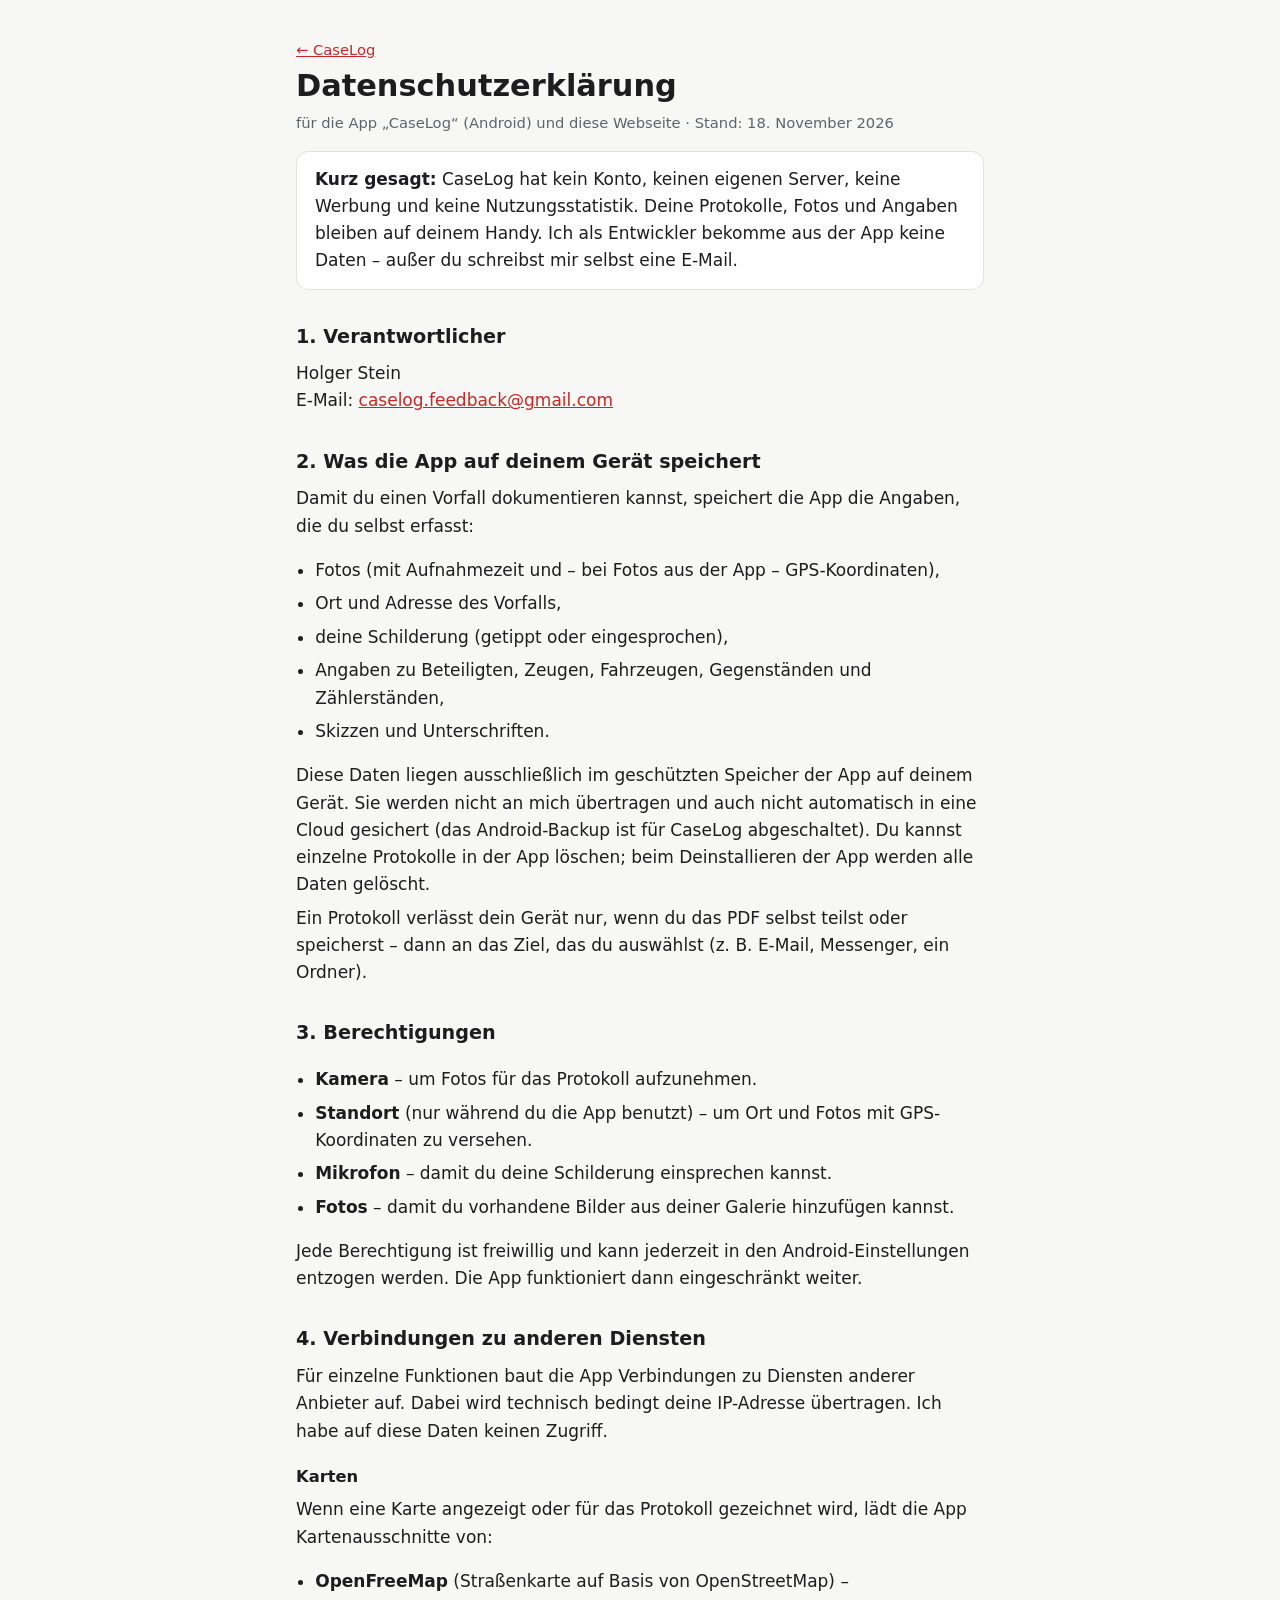
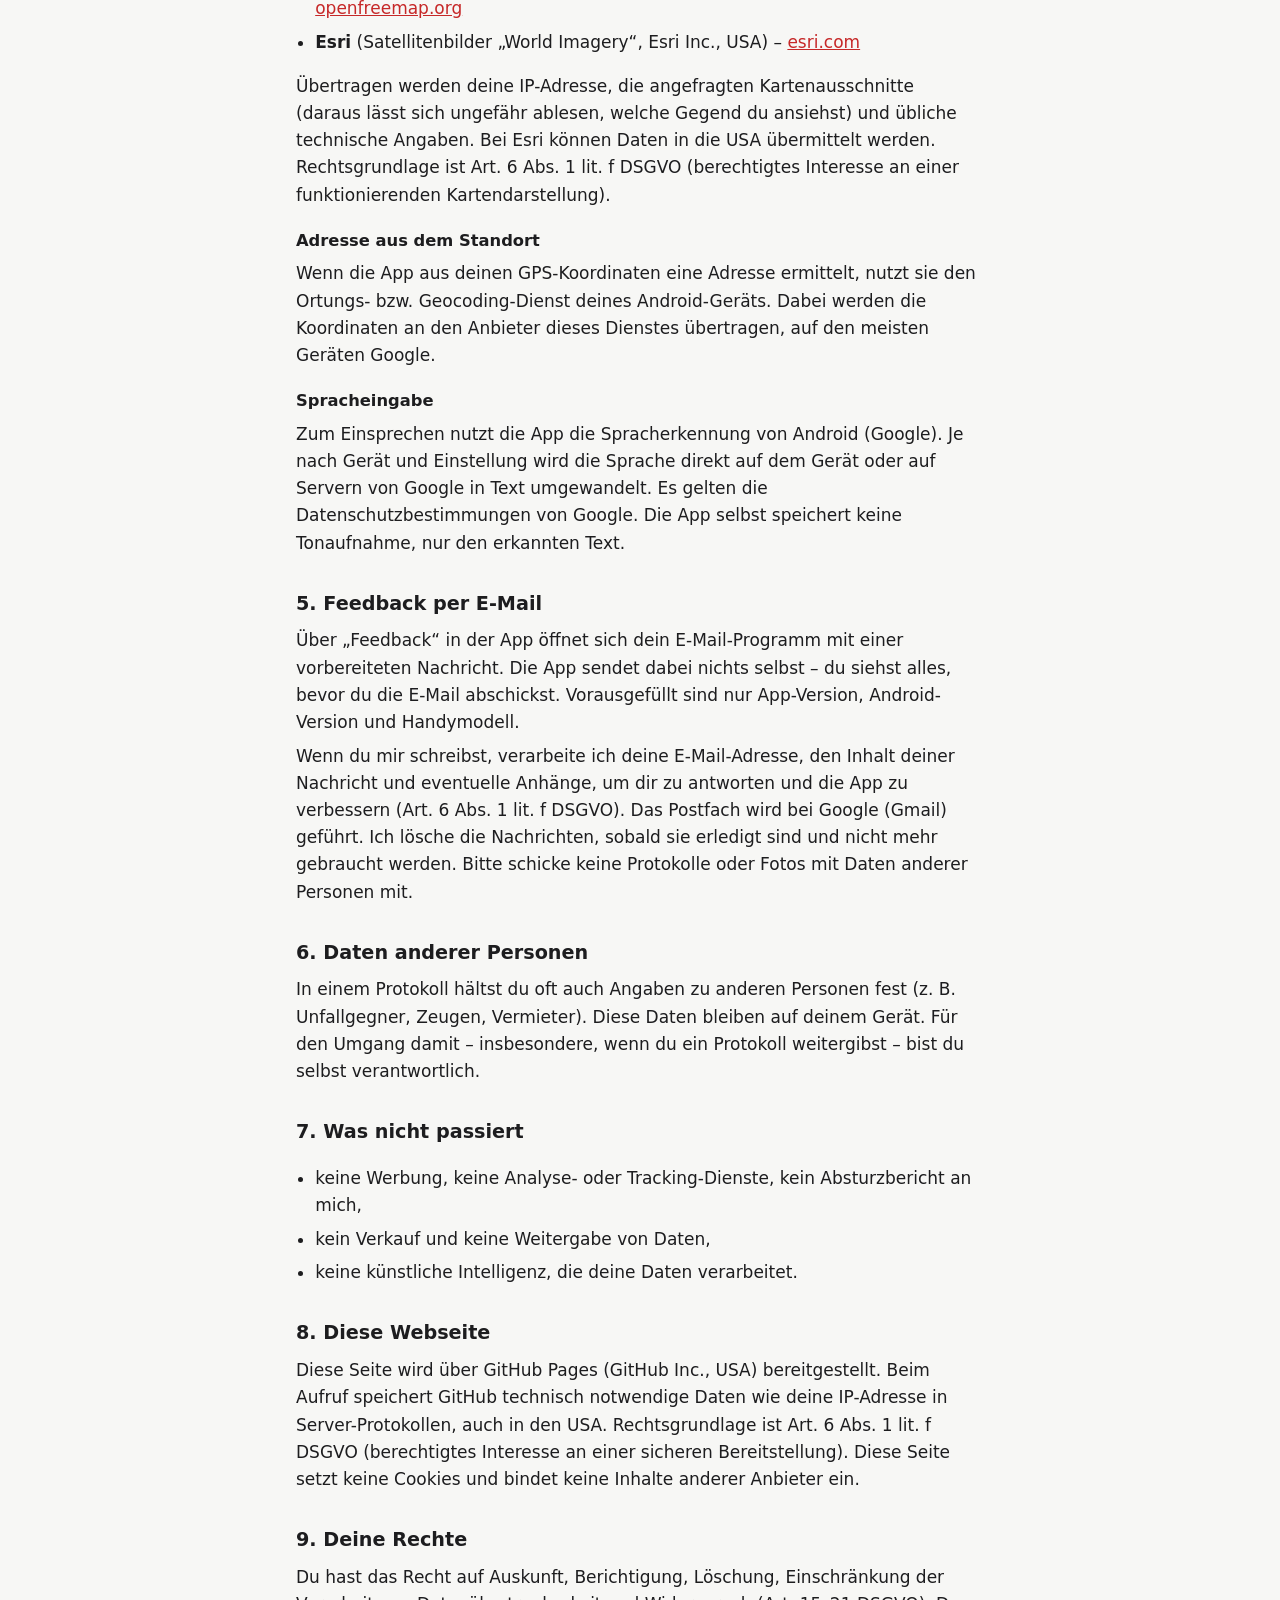
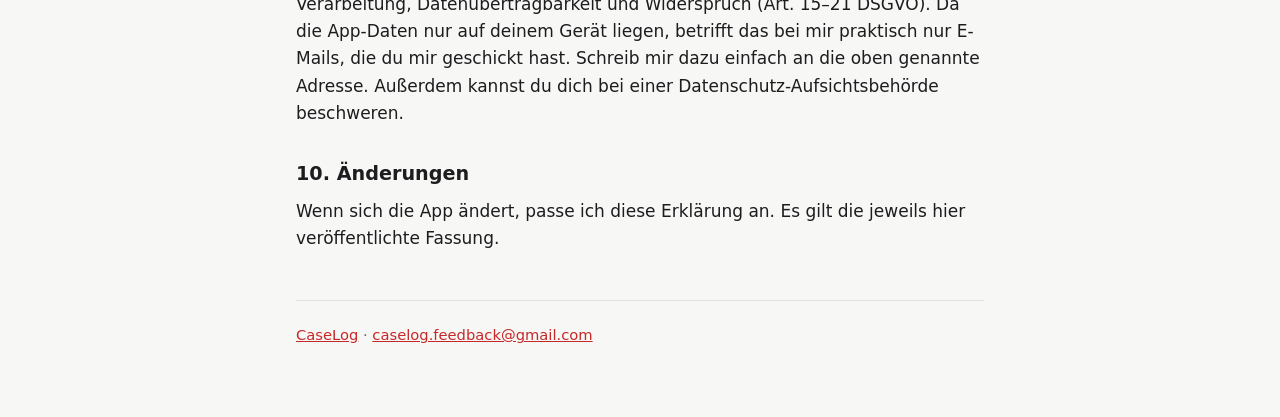
==== datenschutz.html @ 7bce36aa "Startseite und Datenschutzerklärung für CaseLog Co-Authored-By: Claude Opus 5.5 <noreply@anthropic.c" ====
<!doctype html>
<html lang="de">
<head>
<meta charset="utf-8">
<meta name="viewport" content="width=device-width, initial-scale=1">
<title>Datenschutz – CaseLog</title>
<link rel="stylesheet" href="style.css">
</head>
<body>
<main>
  <p class="muted"><a href="index.html">← CaseLog</a></p>
  <h1>Datenschutzerklärung</h1>
  <p class="muted">für die App „CaseLog“ (Android) und diese Webseite · Stand: 18. November 2026</p>

  <div class="box">
    <strong>Kurz gesagt:</strong> CaseLog hat kein Konto, keinen eigenen Server, keine Werbung und keine
    Nutzungsstatistik. Deine Protokolle, Fotos und Angaben bleiben auf deinem Handy. Ich als Entwickler bekomme
    aus der App keine Daten – außer du schreibst mir selbst eine E-Mail.
  </div>

  <h2>1. Verantwortlicher</h2>
  <p>Holger Stein<br>
  E-Mail: <a href="mailto:caselog.feedback@gmail.com">caselog.feedback@gmail.com</a></p>

  <h2>2. Was die App auf deinem Gerät speichert</h2>
  <p>Damit du einen Vorfall dokumentieren kannst, speichert die App die Angaben, die du selbst erfasst:</p>
  <ul>
    <li>Fotos (mit Aufnahmezeit und – bei Fotos aus der App – GPS-Koordinaten),</li>
    <li>Ort und Adresse des Vorfalls,</li>
    <li>deine Schilderung (getippt oder eingesprochen),</li>
    <li>Angaben zu Beteiligten, Zeugen, Fahrzeugen, Gegenständen und Zählerständen,</li>
    <li>Skizzen und Unterschriften.</li>
  </ul>
  <p>Diese Daten liegen ausschließlich im geschützten Speicher der App auf deinem Gerät. Sie werden nicht an mich
  übertragen und auch nicht automatisch in eine Cloud gesichert (das Android-Backup ist für CaseLog abgeschaltet).
  Du kannst einzelne Protokolle in der App löschen; beim Deinstallieren der App werden alle Daten gelöscht.</p>
  <p>Ein Protokoll verlässt dein Gerät nur, wenn du das PDF selbst teilst oder speicherst – dann an das Ziel, das
  du auswählst (z. B. E-Mail, Messenger, ein Ordner).</p>

  <h2>3. Berechtigungen</h2>
  <ul>
    <li><strong>Kamera</strong> – um Fotos für das Protokoll aufzunehmen.</li>
    <li><strong>Standort</strong> (nur während du die App benutzt) – um Ort und Fotos mit GPS-Koordinaten zu versehen.</li>
    <li><strong>Mikrofon</strong> – damit du deine Schilderung einsprechen kannst.</li>
    <li><strong>Fotos</strong> – damit du vorhandene Bilder aus deiner Galerie hinzufügen kannst.</li>
  </ul>
  <p>Jede Berechtigung ist freiwillig und kann jederzeit in den Android-Einstellungen entzogen werden. Die App
  funktioniert dann eingeschränkt weiter.</p>

  <h2>4. Verbindungen zu anderen Diensten</h2>
  <p>Für einzelne Funktionen baut die App Verbindungen zu Diensten anderer Anbieter auf. Dabei wird technisch
  bedingt deine IP-Adresse übertragen. Ich habe auf diese Daten keinen Zugriff.</p>

  <h3>Karten</h3>
  <p>Wenn eine Karte angezeigt oder für das Protokoll gezeichnet wird, lädt die App Kartenausschnitte von:</p>
  <ul>
    <li><strong>OpenFreeMap</strong> (Straßenkarte auf Basis von OpenStreetMap) –
      <a href="https://openfreemap.org">openfreemap.org</a></li>
    <li><strong>Esri</strong> (Satellitenbilder „World Imagery“, Esri Inc., USA) –
      <a href="https://www.esri.com">esri.com</a></li>
  </ul>
  <p>Übertragen werden deine IP-Adresse, die angefragten Kartenausschnitte (daraus lässt sich ungefähr
  ablesen, welche Gegend du ansiehst) und übliche technische Angaben. Bei Esri können Daten in die USA
  übermittelt werden. Rechtsgrundlage ist Art. 6 Abs. 1 lit. f DSGVO (berechtigtes Interesse an einer
  funktionierenden Kartendarstellung).</p>

  <h3>Adresse aus dem Standort</h3>
  <p>Wenn die App aus deinen GPS-Koordinaten eine Adresse ermittelt, nutzt sie den Ortungs- bzw. Geocoding-Dienst
  deines Android-Geräts. Dabei werden die Koordinaten an den Anbieter dieses Dienstes übertragen, auf den meisten
  Geräten Google.</p>

  <h3>Spracheingabe</h3>
  <p>Zum Einsprechen nutzt die App die Spracherkennung von Android (Google). Je nach Gerät und Einstellung wird die
  Sprache direkt auf dem Gerät oder auf Servern von Google in Text umgewandelt. Es gelten die
  Datenschutzbestimmungen von Google. Die App selbst speichert keine Tonaufnahme, nur den erkannten Text.</p>

  <h2>5. Feedback per E-Mail</h2>
  <p>Über „Feedback“ in der App öffnet sich dein E-Mail-Programm mit einer vorbereiteten Nachricht. Die App sendet
  dabei nichts selbst – du siehst alles, bevor du die E-Mail abschickst. Vorausgefüllt sind nur App-Version,
  Android-Version und Handymodell.</p>
  <p>Wenn du mir schreibst, verarbeite ich deine E-Mail-Adresse, den Inhalt deiner Nachricht und eventuelle
  Anhänge, um dir zu antworten und die App zu verbessern (Art. 6 Abs. 1 lit. f DSGVO). Das Postfach wird bei Google
  (Gmail) geführt. Ich lösche die Nachrichten, sobald sie erledigt sind und nicht mehr gebraucht werden. Bitte
  schicke keine Protokolle oder Fotos mit Daten anderer Personen mit.</p>

  <h2>6. Daten anderer Personen</h2>
  <p>In einem Protokoll hältst du oft auch Angaben zu anderen Personen fest (z. B. Unfallgegner, Zeugen,
  Vermieter). Diese Daten bleiben auf deinem Gerät. Für den Umgang damit – insbesondere, wenn du ein Protokoll
  weitergibst – bist du selbst verantwortlich.</p>

  <h2>7. Was nicht passiert</h2>
  <ul>
    <li>keine Werbung, keine Analyse- oder Tracking-Dienste, kein Absturzbericht an mich,</li>
    <li>kein Verkauf und keine Weitergabe von Daten,</li>
    <li>keine künstliche Intelligenz, die deine Daten verarbeitet.</li>
  </ul>

  <h2>8. Diese Webseite</h2>
  <p>Diese Seite wird über GitHub Pages (GitHub Inc., USA) bereitgestellt. Beim Aufruf speichert GitHub technisch
  notwendige Daten wie deine IP-Adresse in Server-Protokollen, auch in den USA. Rechtsgrundlage ist Art. 6 Abs. 1
  lit. f DSGVO (berechtigtes Interesse an einer sicheren Bereitstellung). Diese Seite setzt keine Cookies und
  bindet keine Inhalte anderer Anbieter ein.</p>

  <h2>9. Deine Rechte</h2>
  <p>Du hast das Recht auf Auskunft, Berichtigung, Löschung, Einschränkung der Verarbeitung,
  Datenübertragbarkeit und Widerspruch (Art. 15–21 DSGVO). Da die App-Daten nur auf deinem Gerät liegen,
  betrifft das bei mir praktisch nur E-Mails, die du mir geschickt hast. Schreib mir dazu einfach an die oben
  genannte Adresse. Außerdem kannst du dich bei einer Datenschutz-Aufsichtsbehörde beschweren.</p>

  <h2>10. Änderungen</h2>
  <p>Wenn sich die App ändert, passe ich diese Erklärung an. Es gilt die jeweils hier veröffentlichte Fassung.</p>

  <footer>
    <p class="muted"><a href="index.html">CaseLog</a> · <a href="mailto:caselog.feedback@gmail.com">caselog.feedback@gmail.com</a></p>
  </footer>
</main>
</body>
</html>
---- style.css ----
:root {
  --bg: #f7f7f5; --surface: #ffffff; --text: #1d1d1f; --muted: #5f6368;
  --accent: #c62828; --border: #e2e2de; --mark: #fff3c4;
}
@media (prefers-color-scheme: dark) {
  :root { --bg: #151515; --surface: #1f1f1f; --text: #ececec; --muted: #a3a3a3;
          --accent: #ef5350; --border: #333; --mark: #5a4a00; }
}
* { box-sizing: border-box; }
body { margin: 0; background: var(--bg); color: var(--text);
  font: 17px/1.6 system-ui, -apple-system, "Segoe UI", Roboto, sans-serif; }
main { max-width: 720px; margin: 0 auto; padding: 32px 16px 64px; }
h1 { font-size: 1.9rem; line-height: 1.2; margin: 0 0 4px; }
h2 { font-size: 1.2rem; margin: 2rem 0 .5rem; }
h3 { font-size: 1.02rem; margin: 1.2rem 0 .3rem; }
p, li { margin: .4rem 0; }
ul { padding-left: 1.2rem; }
a { color: var(--accent); }
.muted { color: var(--muted); font-size: .92rem; }
.box { background: var(--surface); border: 1px solid var(--border); border-radius: 12px;
  padding: 14px 18px; margin: 1rem 0; }
.slogan { font-size: 1.15rem; color: var(--muted); margin-top: 0; }
mark { background: var(--mark); color: inherit; padding: 0 3px; }
footer { margin-top: 3rem; border-top: 1px solid var(--border); padding-top: 1rem; }
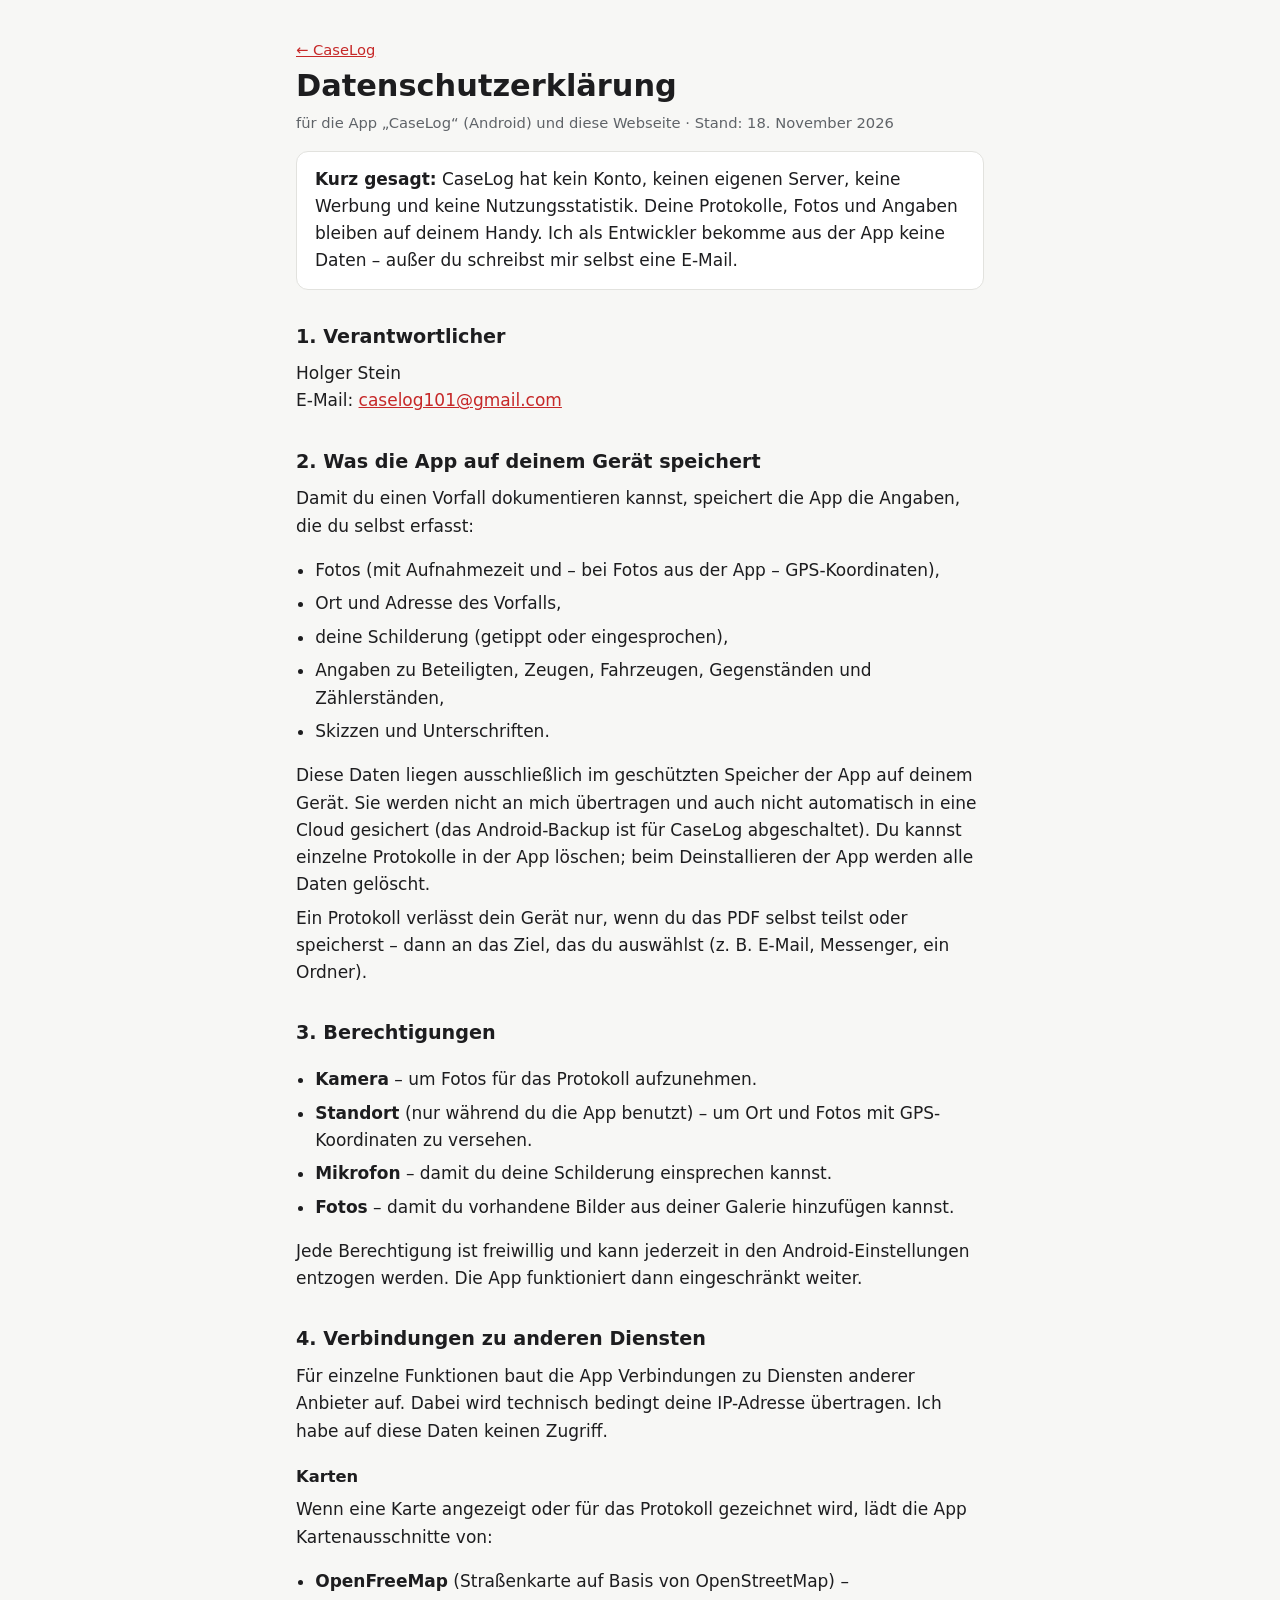
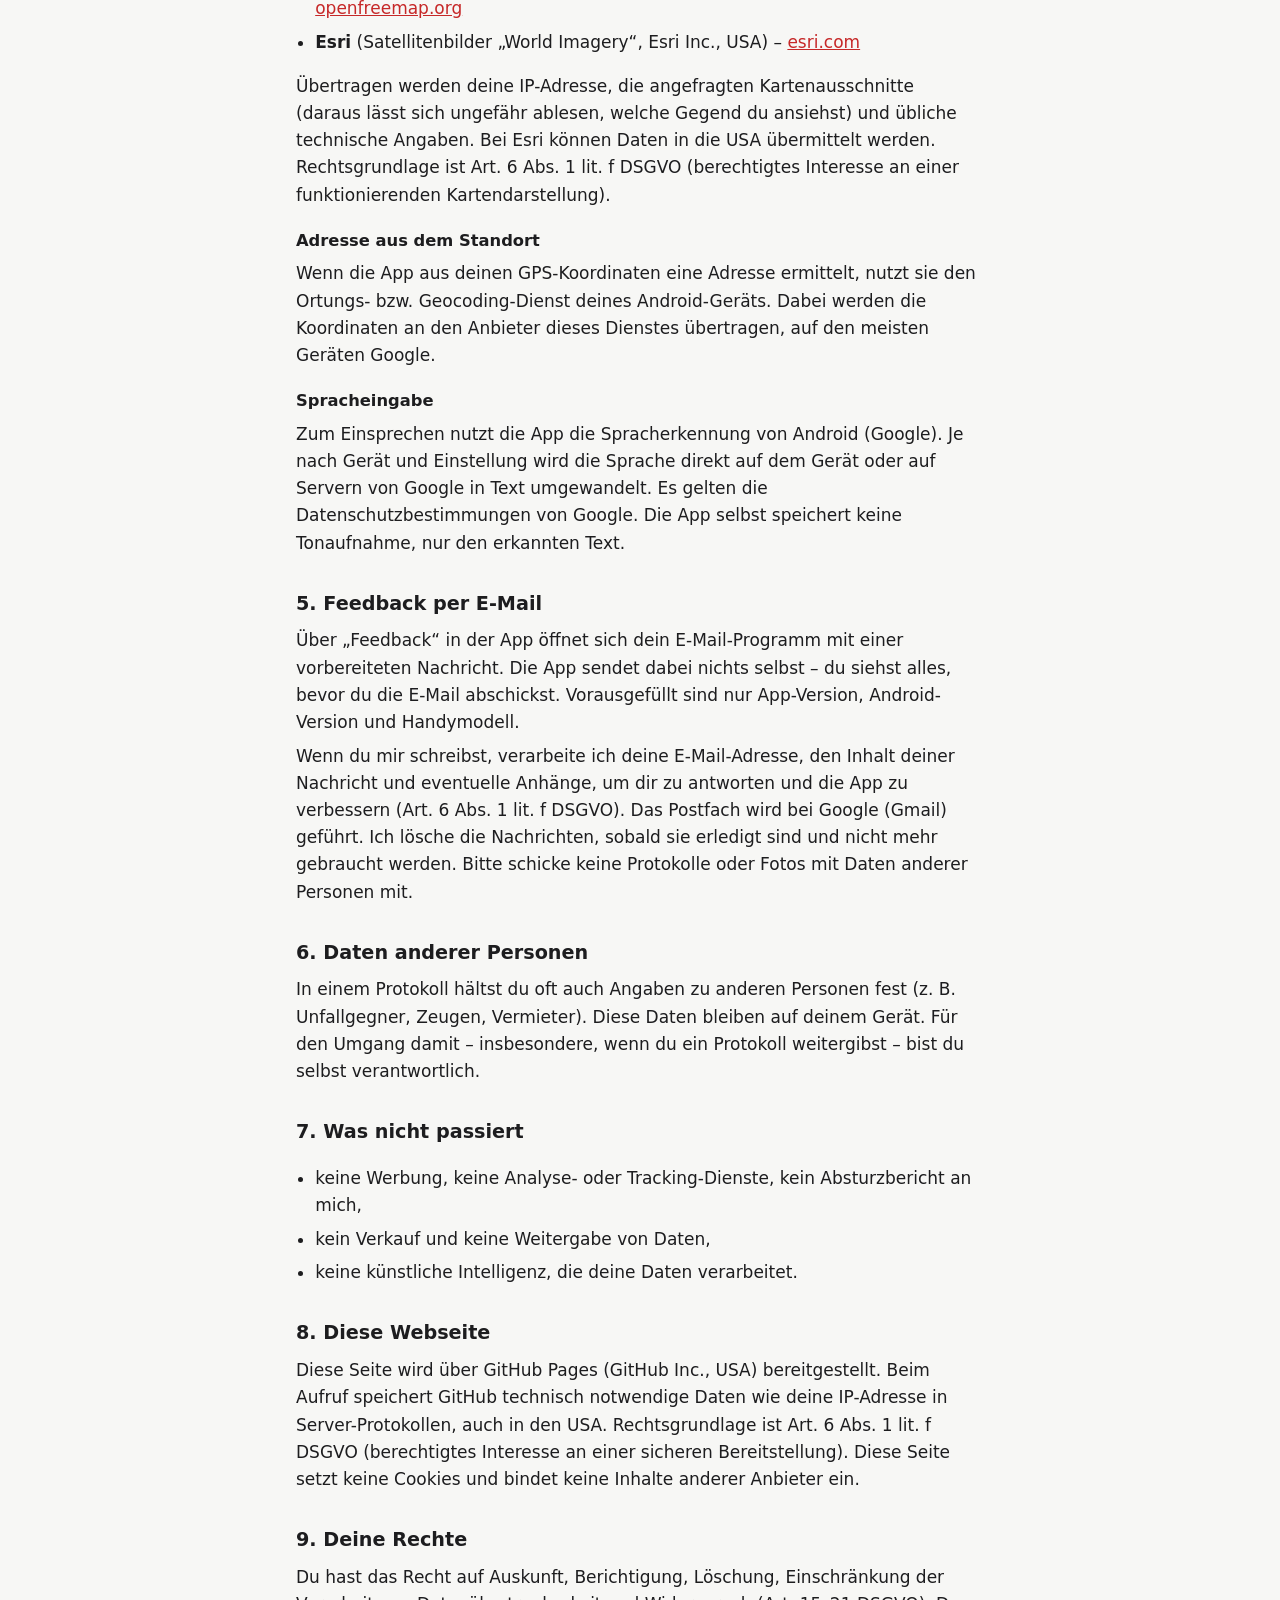
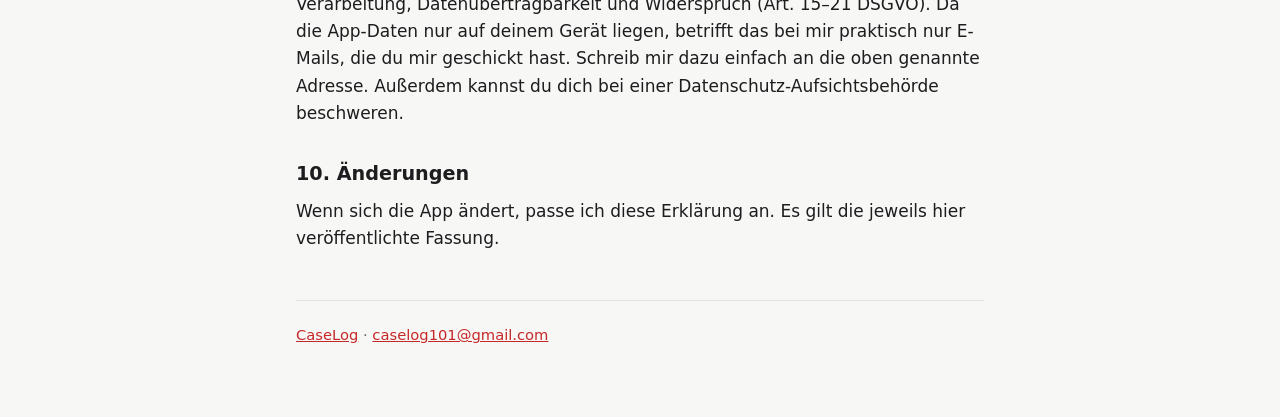
==== commit 9358ba26: "Kontaktadresse auf caselog101@gmail.com ändern Co-Authored-By: Claude Opus 5.5 <noreply@anthropic.co" ====
--- a/datenschutz.html
+++ b/datenschutz.html
@@ -20,7 +20,7 @@
 
   <h2>1. Verantwortlicher</h2>
   <p>Holger Stein<br>
-  E-Mail: <a href="mailto:caselog.feedback@gmail.com">caselog.feedback@gmail.com</a></p>
+  E-Mail: <a href="mailto:caselog101@gmail.com">caselog101@gmail.com</a></p>
 
   <h2>2. Was die App auf deinem Gerät speichert</h2>
   <p>Damit du einen Vorfall dokumentieren kannst, speichert die App die Angaben, die du selbst erfasst:</p>
@@ -111,7 +111,7 @@
   <p>Wenn sich die App ändert, passe ich diese Erklärung an. Es gilt die jeweils hier veröffentlichte Fassung.</p>
 
   <footer>
-    <p class="muted"><a href="index.html">CaseLog</a> · <a href="mailto:caselog.feedback@gmail.com">caselog.feedback@gmail.com</a></p>
+    <p class="muted"><a href="index.html">CaseLog</a> · <a href="mailto:caselog101@gmail.com">caselog101@gmail.com</a></p>
   </footer>
 </main>
 </body>
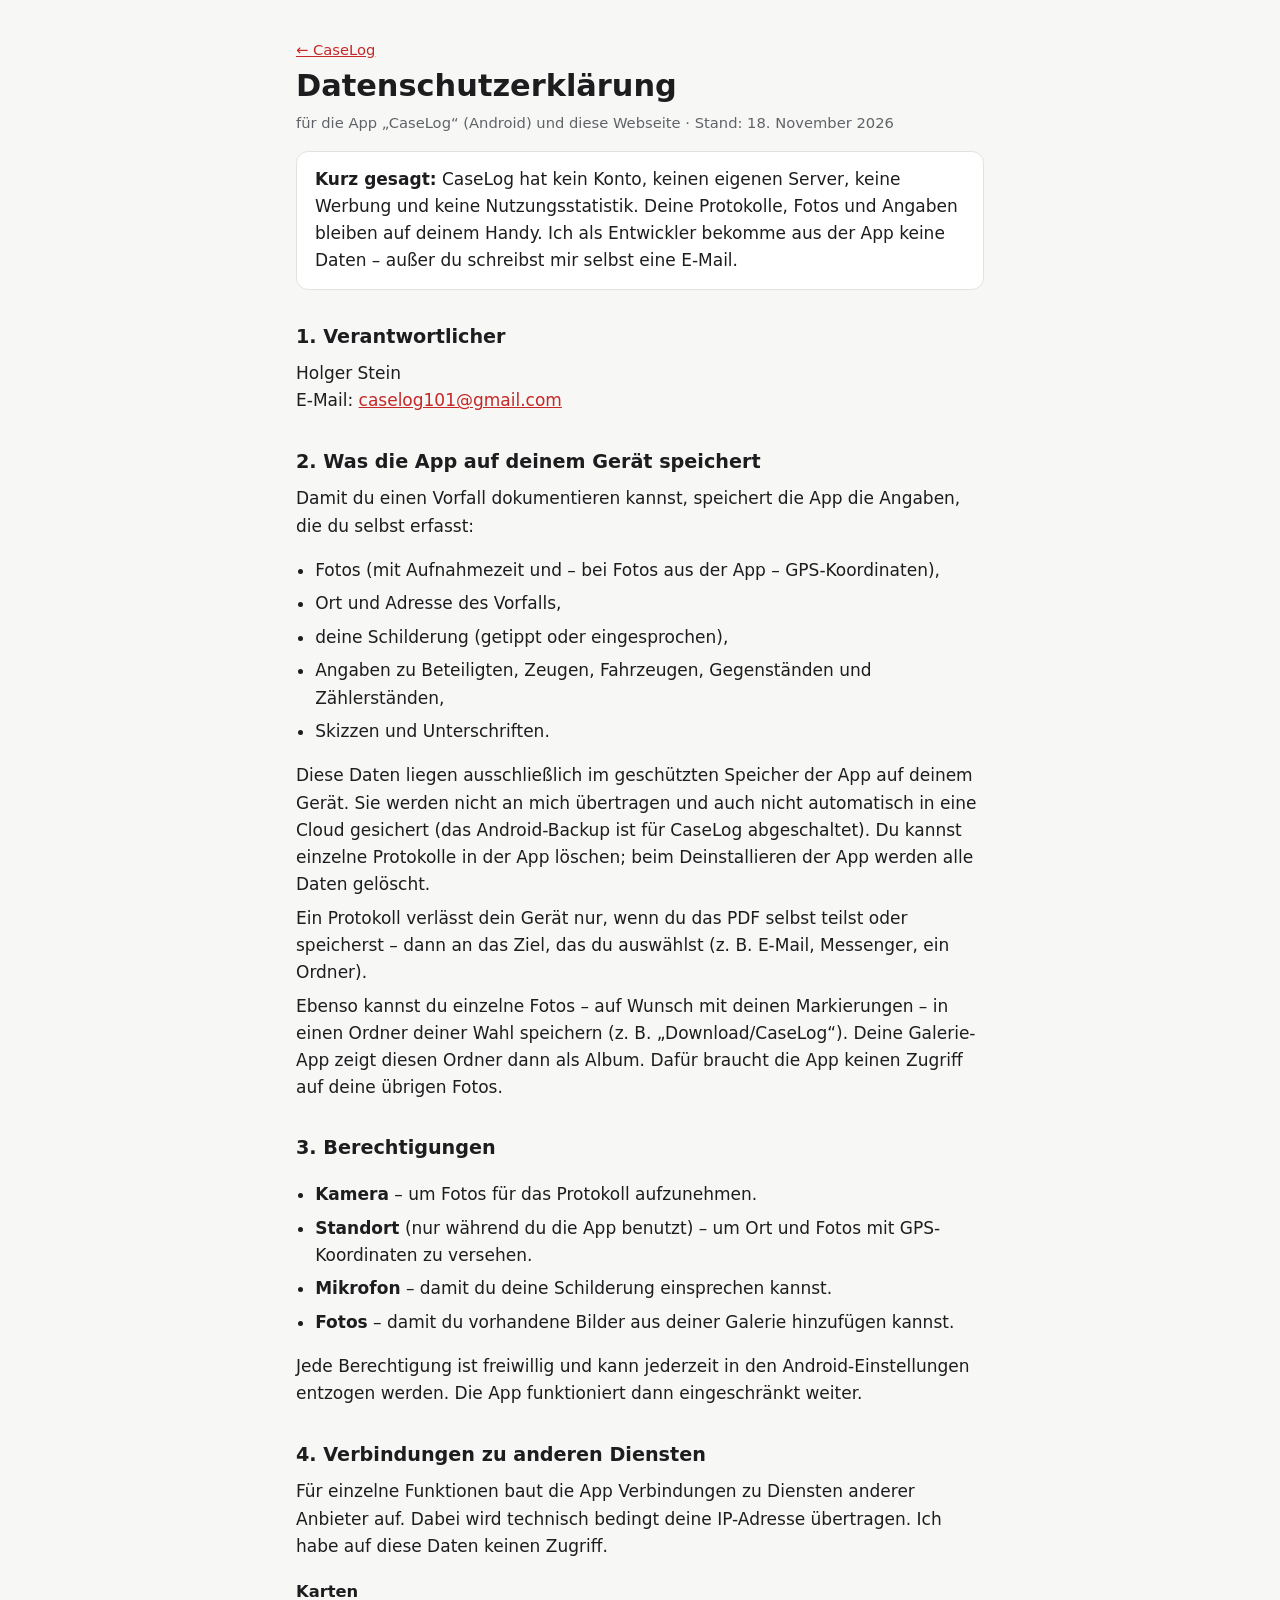
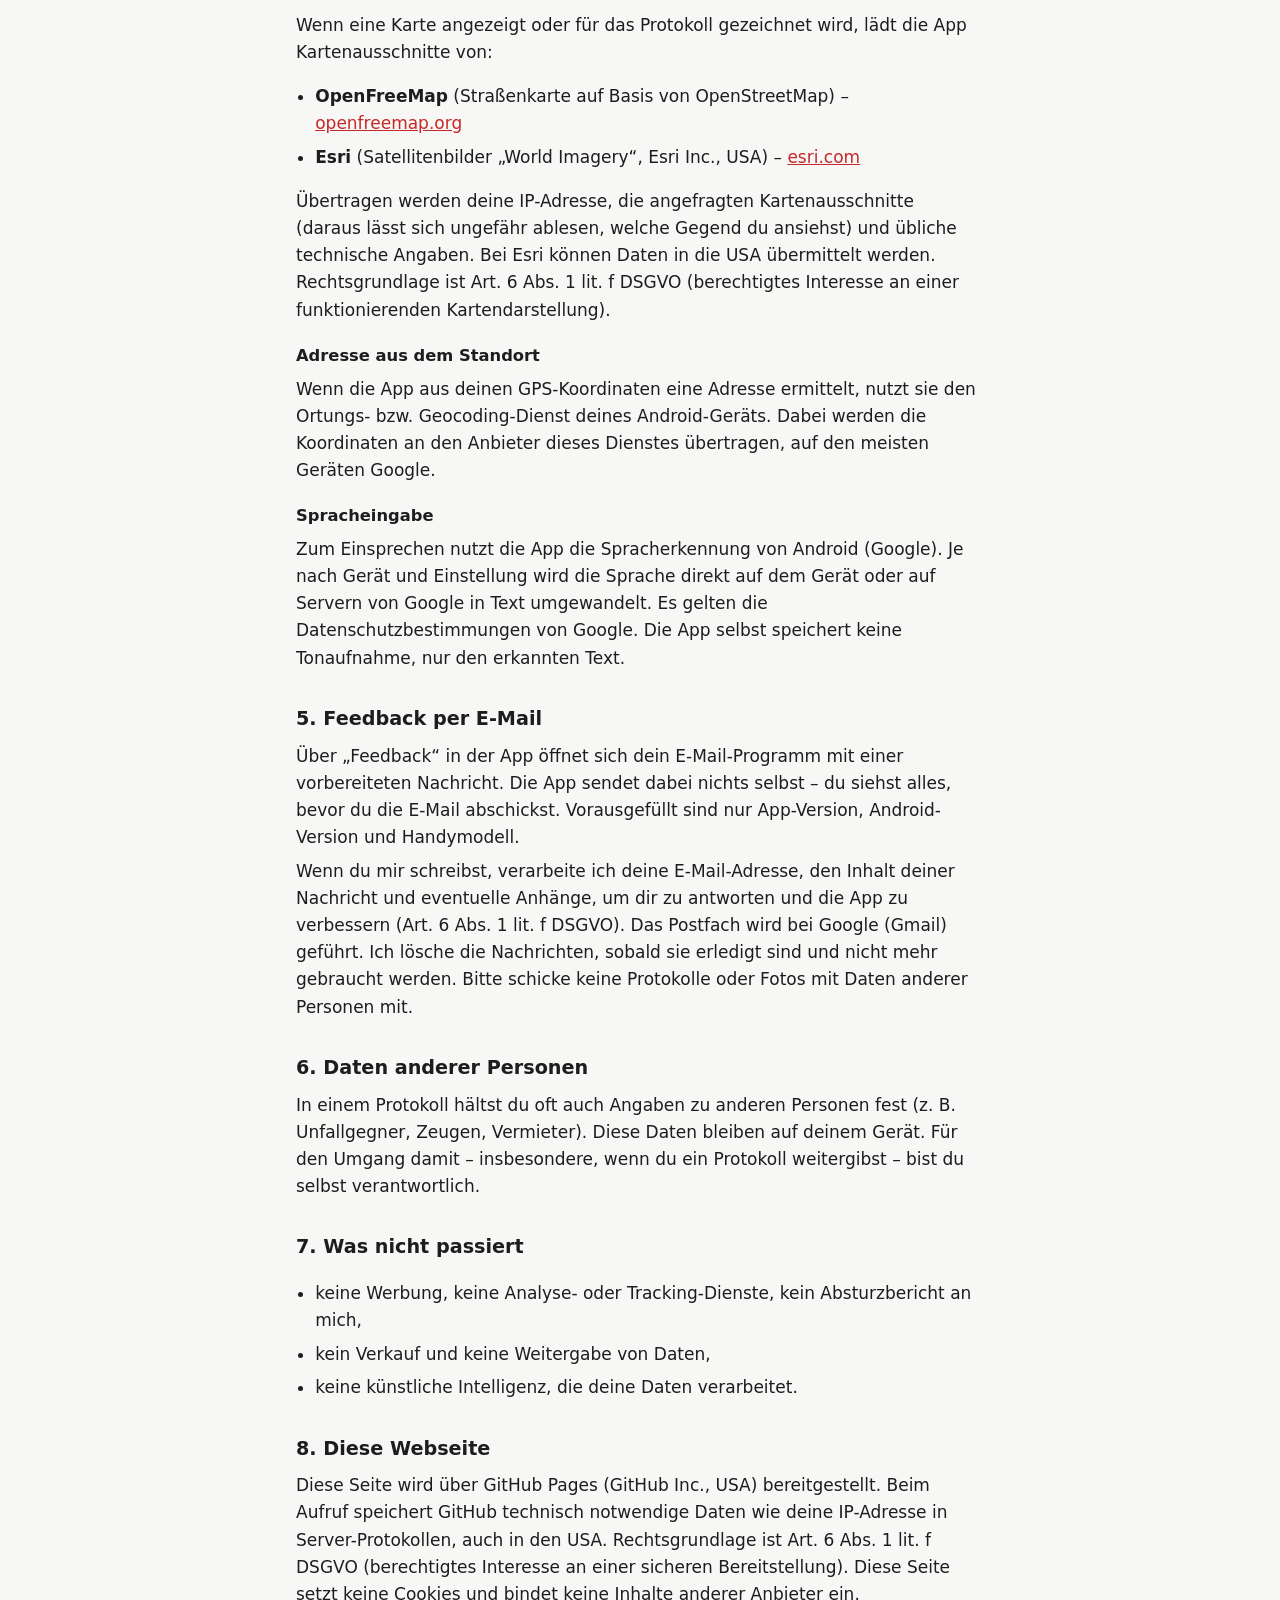
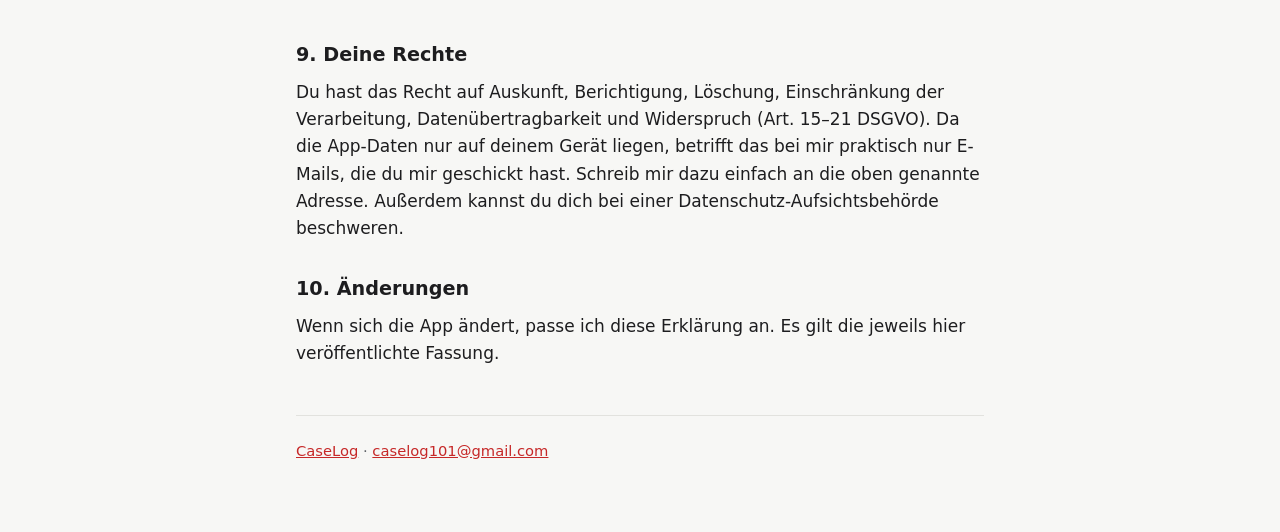
==== commit 74f42b84: "Datenschutz: Fotos in eigenen Ordner speichern Co-Authored-By: Claude Opus 5.5 <noreply@anthropic.co" ====
--- a/datenschutz.html
+++ b/datenschutz.html
@@ -36,6 +36,9 @@
   Du kannst einzelne Protokolle in der App löschen; beim Deinstallieren der App werden alle Daten gelöscht.</p>
   <p>Ein Protokoll verlässt dein Gerät nur, wenn du das PDF selbst teilst oder speicherst – dann an das Ziel, das
   du auswählst (z. B. E-Mail, Messenger, ein Ordner).</p>
+  <p>Ebenso kannst du einzelne Fotos – auf Wunsch mit deinen Markierungen – in einen Ordner deiner Wahl speichern
+  (z. B. „Download/CaseLog“). Deine Galerie-App zeigt diesen Ordner dann als Album. Dafür braucht die App keinen
+  Zugriff auf deine übrigen Fotos.</p>
 
   <h2>3. Berechtigungen</h2>
   <ul>
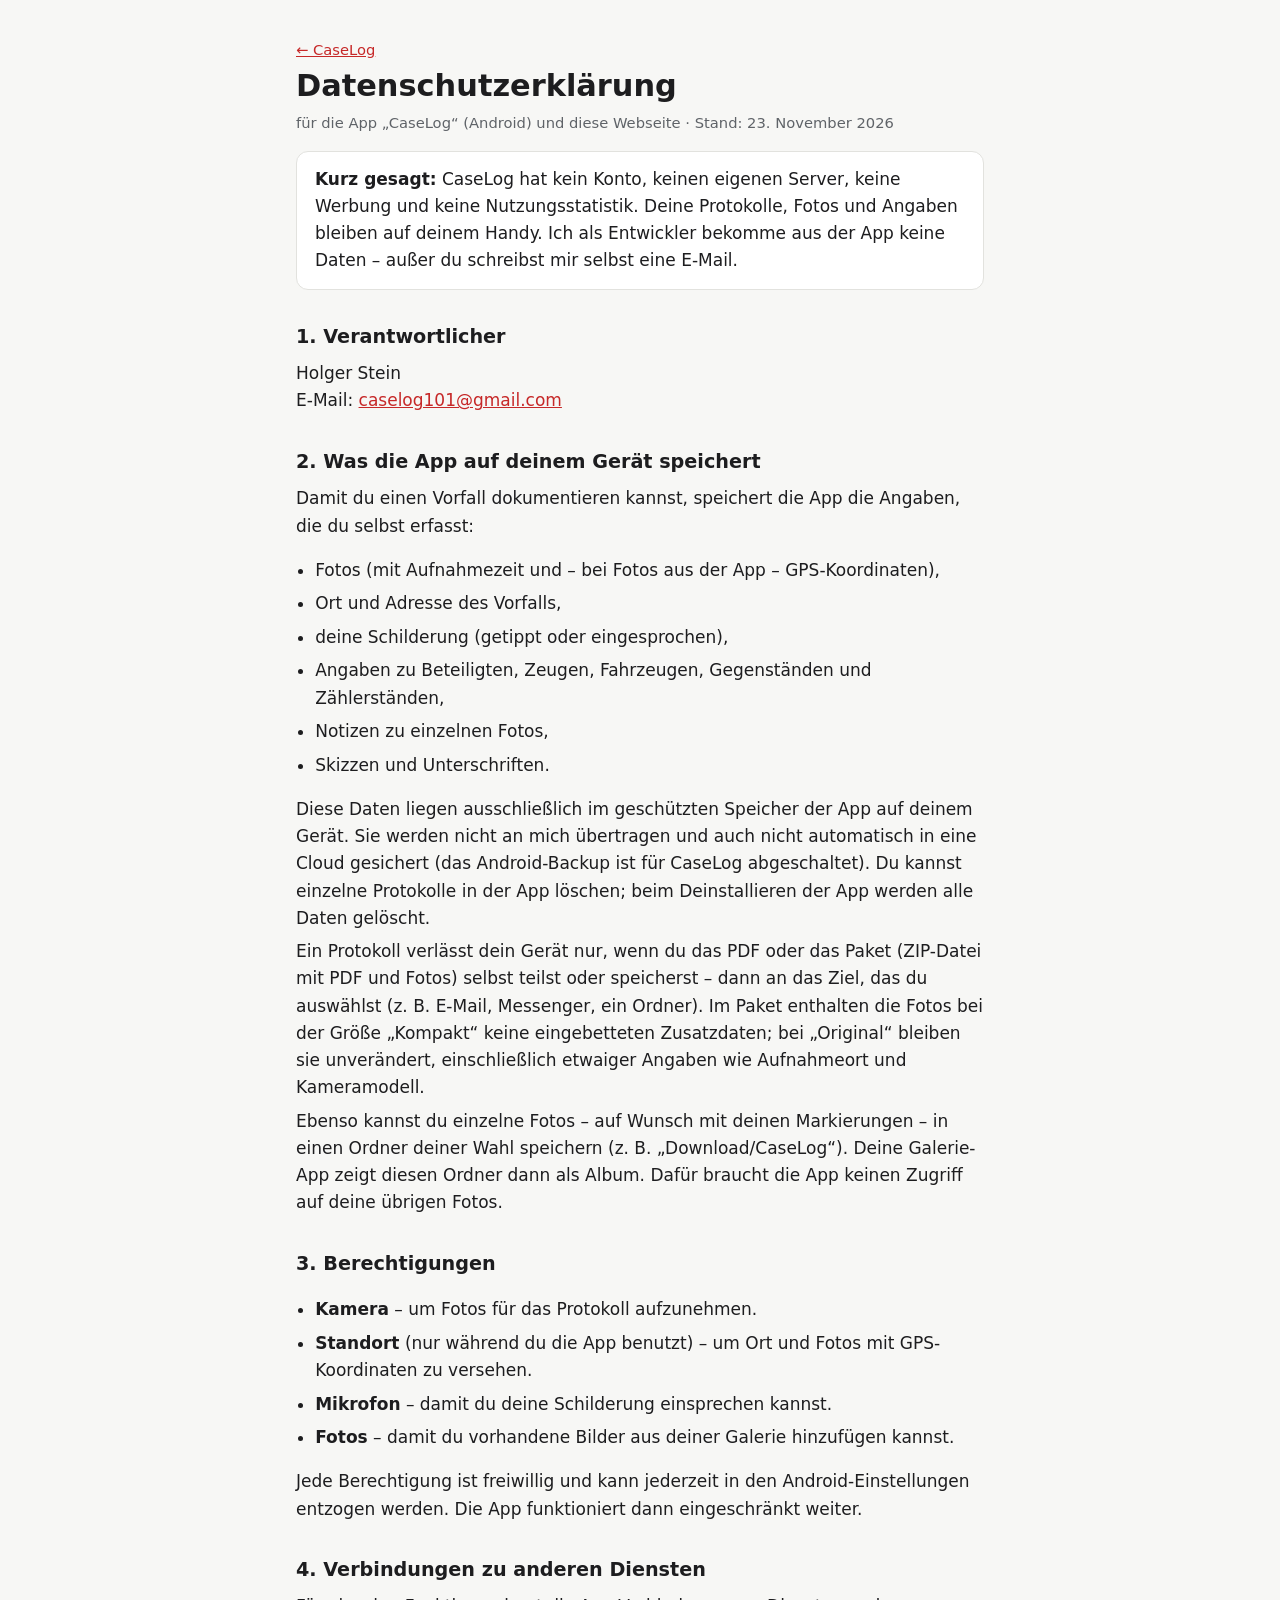
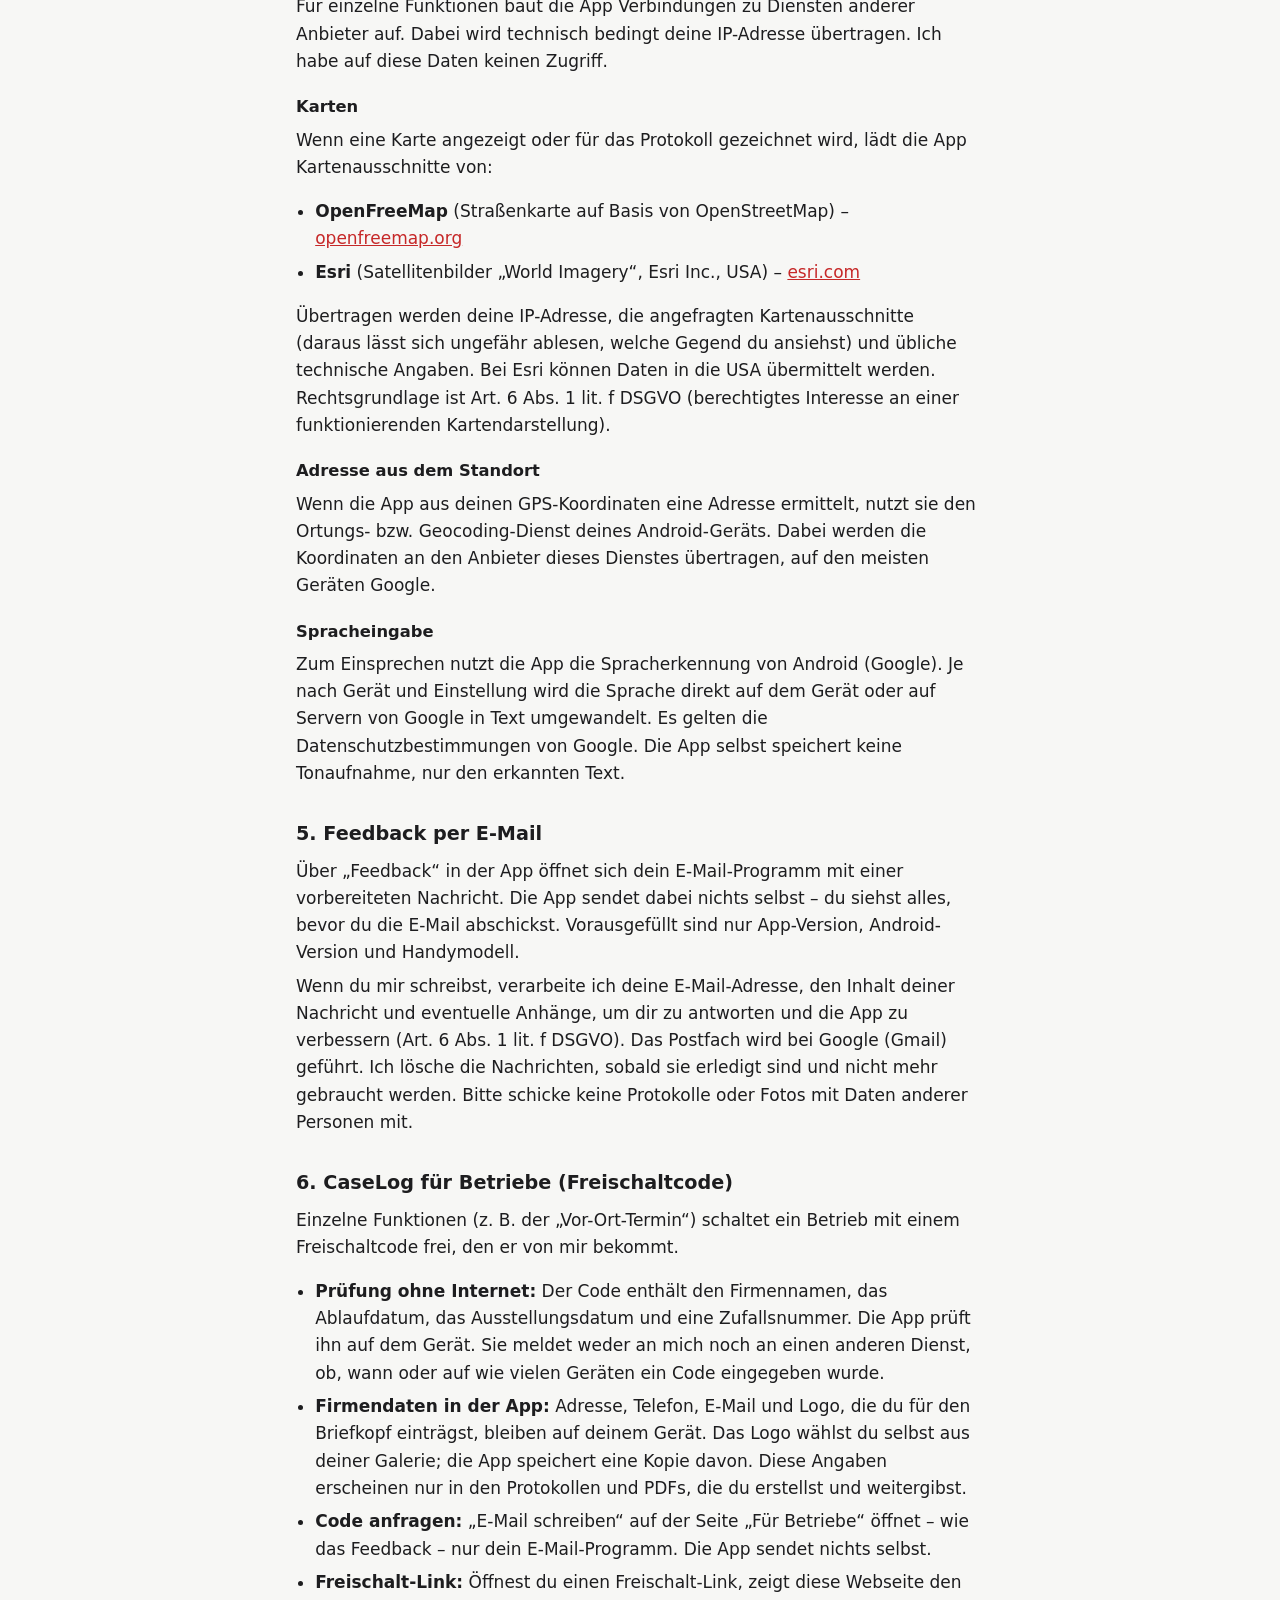
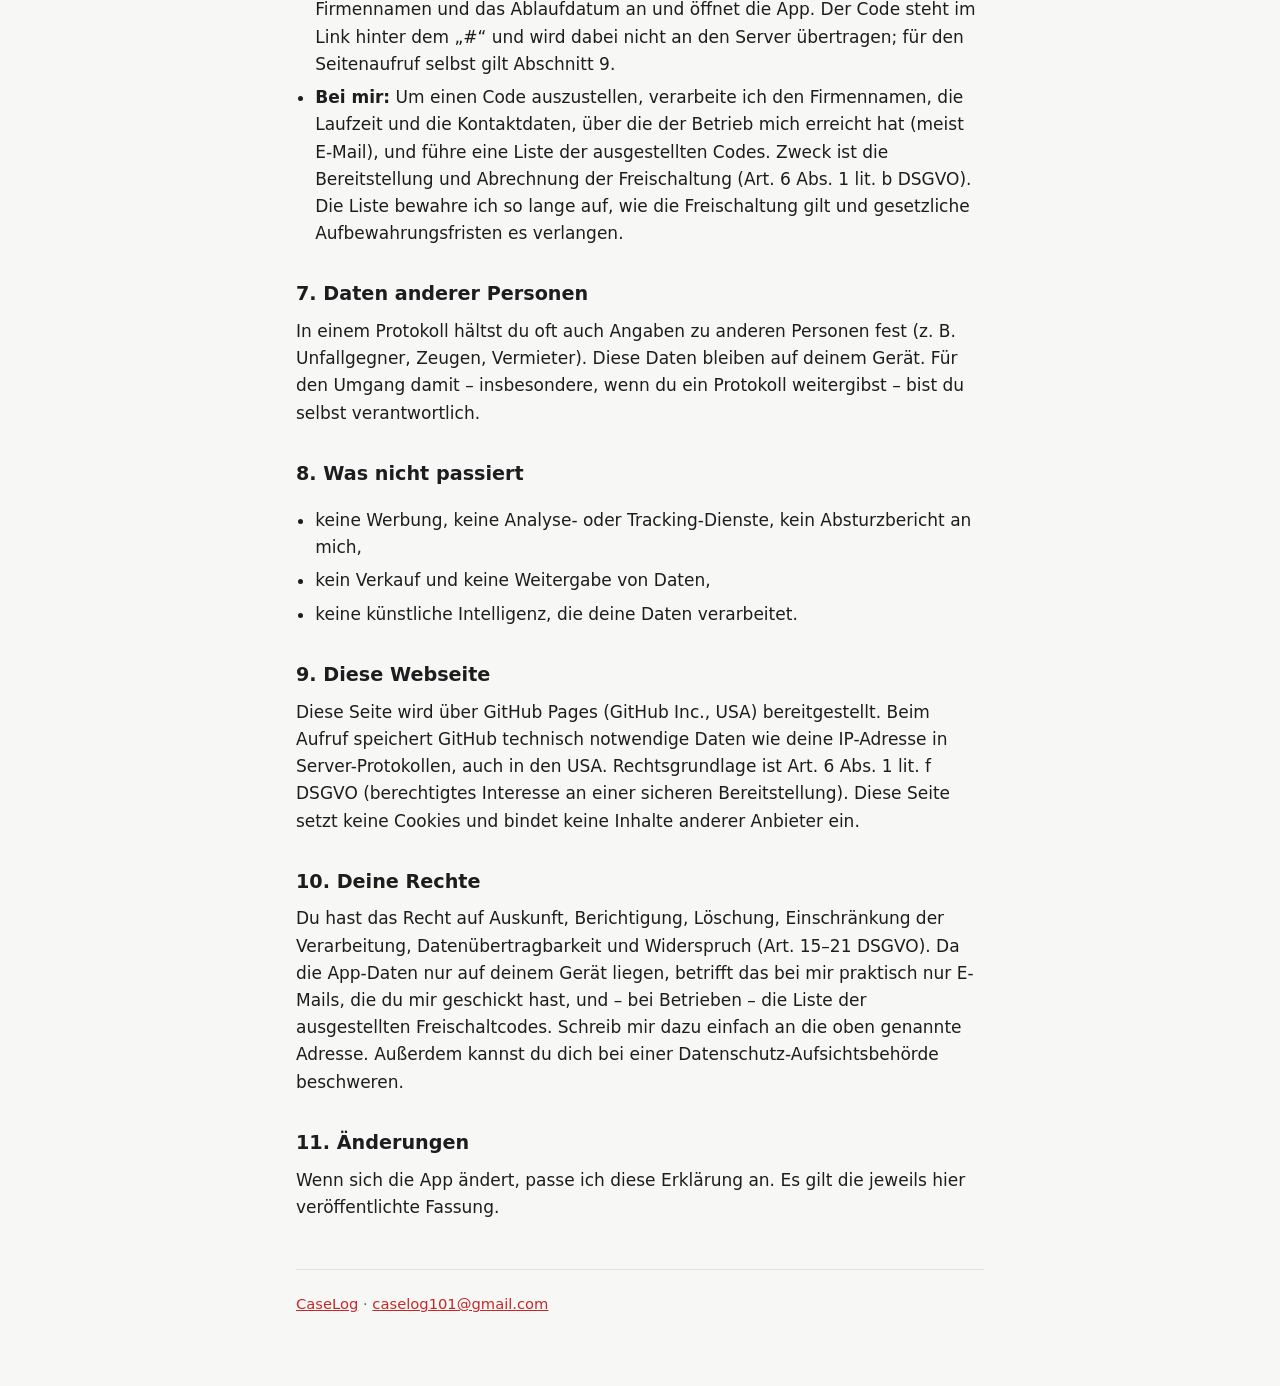
==== commit 2eb0080c: "Datenschutz: CaseLog für Betriebe, ZIP-Paket und Fotonotizen Co-Authored-By: Claude Opus 5.5 <norepl" ====
--- a/datenschutz.html
+++ b/datenschutz.html
@@ -10,7 +10,7 @@
 <main>
   <p class="muted"><a href="index.html">← CaseLog</a></p>
   <h1>Datenschutzerklärung</h1>
-  <p class="muted">für die App „CaseLog“ (Android) und diese Webseite · Stand: 18. November 2026</p>
+  <p class="muted">für die App „CaseLog“ (Android) und diese Webseite · Stand: 23. November 2026</p>
 
   <div class="box">
     <strong>Kurz gesagt:</strong> CaseLog hat kein Konto, keinen eigenen Server, keine Werbung und keine
@@ -29,13 +29,16 @@
     <li>Ort und Adresse des Vorfalls,</li>
     <li>deine Schilderung (getippt oder eingesprochen),</li>
     <li>Angaben zu Beteiligten, Zeugen, Fahrzeugen, Gegenständen und Zählerständen,</li>
+    <li>Notizen zu einzelnen Fotos,</li>
     <li>Skizzen und Unterschriften.</li>
   </ul>
   <p>Diese Daten liegen ausschließlich im geschützten Speicher der App auf deinem Gerät. Sie werden nicht an mich
   übertragen und auch nicht automatisch in eine Cloud gesichert (das Android-Backup ist für CaseLog abgeschaltet).
   Du kannst einzelne Protokolle in der App löschen; beim Deinstallieren der App werden alle Daten gelöscht.</p>
-  <p>Ein Protokoll verlässt dein Gerät nur, wenn du das PDF selbst teilst oder speicherst – dann an das Ziel, das
-  du auswählst (z. B. E-Mail, Messenger, ein Ordner).</p>
+  <p>Ein Protokoll verlässt dein Gerät nur, wenn du das PDF oder das Paket (ZIP-Datei mit PDF und Fotos) selbst
+  teilst oder speicherst – dann an das Ziel, das du auswählst (z. B. E-Mail, Messenger, ein Ordner). Im Paket
+  enthalten die Fotos bei der Größe „Kompakt“ keine eingebetteten Zusatzdaten; bei „Original“ bleiben sie
+  unverändert, einschließlich etwaiger Angaben wie Aufnahmeort und Kameramodell.</p>
   <p>Ebenso kannst du einzelne Fotos – auf Wunsch mit deinen Markierungen – in einen Ordner deiner Wahl speichern
   (z. B. „Download/CaseLog“). Deine Galerie-App zeigt diesen Ordner dann als Album. Dafür braucht die App keinen
   Zugriff auf deine übrigen Fotos.</p>
@@ -86,31 +89,53 @@
   (Gmail) geführt. Ich lösche die Nachrichten, sobald sie erledigt sind und nicht mehr gebraucht werden. Bitte
   schicke keine Protokolle oder Fotos mit Daten anderer Personen mit.</p>
 
-  <h2>6. Daten anderer Personen</h2>
+  <h2>6. CaseLog für Betriebe (Freischaltcode)</h2>
+  <p>Einzelne Funktionen (z. B. der „Vor-Ort-Termin“) schaltet ein Betrieb mit einem Freischaltcode frei, den er
+  von mir bekommt.</p>
+  <ul>
+    <li><strong>Prüfung ohne Internet:</strong> Der Code enthält den Firmennamen, das Ablaufdatum, das
+      Ausstellungsdatum und eine Zufallsnummer. Die App prüft ihn auf dem Gerät. Sie meldet weder an mich noch an
+      einen anderen Dienst, ob, wann oder auf wie vielen Geräten ein Code eingegeben wurde.</li>
+    <li><strong>Firmendaten in der App:</strong> Adresse, Telefon, E-Mail und Logo, die du für den Briefkopf
+      einträgst, bleiben auf deinem Gerät. Das Logo wählst du selbst aus deiner Galerie; die App speichert eine
+      Kopie davon. Diese Angaben erscheinen nur in den Protokollen und PDFs, die du erstellst und weitergibst.</li>
+    <li><strong>Code anfragen:</strong> „E-Mail schreiben“ auf der Seite „Für Betriebe“ öffnet – wie das Feedback – nur dein
+      E-Mail-Programm. Die App sendet nichts selbst.</li>
+    <li><strong>Freischalt-Link:</strong> Öffnest du einen Freischalt-Link, zeigt diese Webseite den Firmennamen
+      und das Ablaufdatum an und öffnet die App. Der Code steht im Link hinter dem „#“ und wird dabei nicht an den
+      Server übertragen; für den Seitenaufruf selbst gilt Abschnitt 9.</li>
+    <li><strong>Bei mir:</strong> Um einen Code auszustellen, verarbeite ich den Firmennamen, die Laufzeit und die
+      Kontaktdaten, über die der Betrieb mich erreicht hat (meist E-Mail), und führe eine Liste der ausgestellten
+      Codes. Zweck ist die Bereitstellung und Abrechnung der Freischaltung (Art. 6 Abs. 1 lit. b DSGVO). Die Liste
+      bewahre ich so lange auf, wie die Freischaltung gilt und gesetzliche Aufbewahrungsfristen es verlangen.</li>
+  </ul>
+
+  <h2>7. Daten anderer Personen</h2>
   <p>In einem Protokoll hältst du oft auch Angaben zu anderen Personen fest (z. B. Unfallgegner, Zeugen,
   Vermieter). Diese Daten bleiben auf deinem Gerät. Für den Umgang damit – insbesondere, wenn du ein Protokoll
   weitergibst – bist du selbst verantwortlich.</p>
 
-  <h2>7. Was nicht passiert</h2>
+  <h2>8. Was nicht passiert</h2>
   <ul>
     <li>keine Werbung, keine Analyse- oder Tracking-Dienste, kein Absturzbericht an mich,</li>
     <li>kein Verkauf und keine Weitergabe von Daten,</li>
     <li>keine künstliche Intelligenz, die deine Daten verarbeitet.</li>
   </ul>
 
-  <h2>8. Diese Webseite</h2>
+  <h2>9. Diese Webseite</h2>
   <p>Diese Seite wird über GitHub Pages (GitHub Inc., USA) bereitgestellt. Beim Aufruf speichert GitHub technisch
   notwendige Daten wie deine IP-Adresse in Server-Protokollen, auch in den USA. Rechtsgrundlage ist Art. 6 Abs. 1
   lit. f DSGVO (berechtigtes Interesse an einer sicheren Bereitstellung). Diese Seite setzt keine Cookies und
   bindet keine Inhalte anderer Anbieter ein.</p>
 
-  <h2>9. Deine Rechte</h2>
+  <h2>10. Deine Rechte</h2>
   <p>Du hast das Recht auf Auskunft, Berichtigung, Löschung, Einschränkung der Verarbeitung,
   Datenübertragbarkeit und Widerspruch (Art. 15–21 DSGVO). Da die App-Daten nur auf deinem Gerät liegen,
-  betrifft das bei mir praktisch nur E-Mails, die du mir geschickt hast. Schreib mir dazu einfach an die oben
+  betrifft das bei mir praktisch nur E-Mails, die du mir geschickt hast, und – bei Betrieben – die Liste der
+  ausgestellten Freischaltcodes. Schreib mir dazu einfach an die oben
   genannte Adresse. Außerdem kannst du dich bei einer Datenschutz-Aufsichtsbehörde beschweren.</p>
 
-  <h2>10. Änderungen</h2>
+  <h2>11. Änderungen</h2>
   <p>Wenn sich die App ändert, passe ich diese Erklärung an. Es gilt die jeweils hier veröffentlichte Fassung.</p>
 
   <footer>
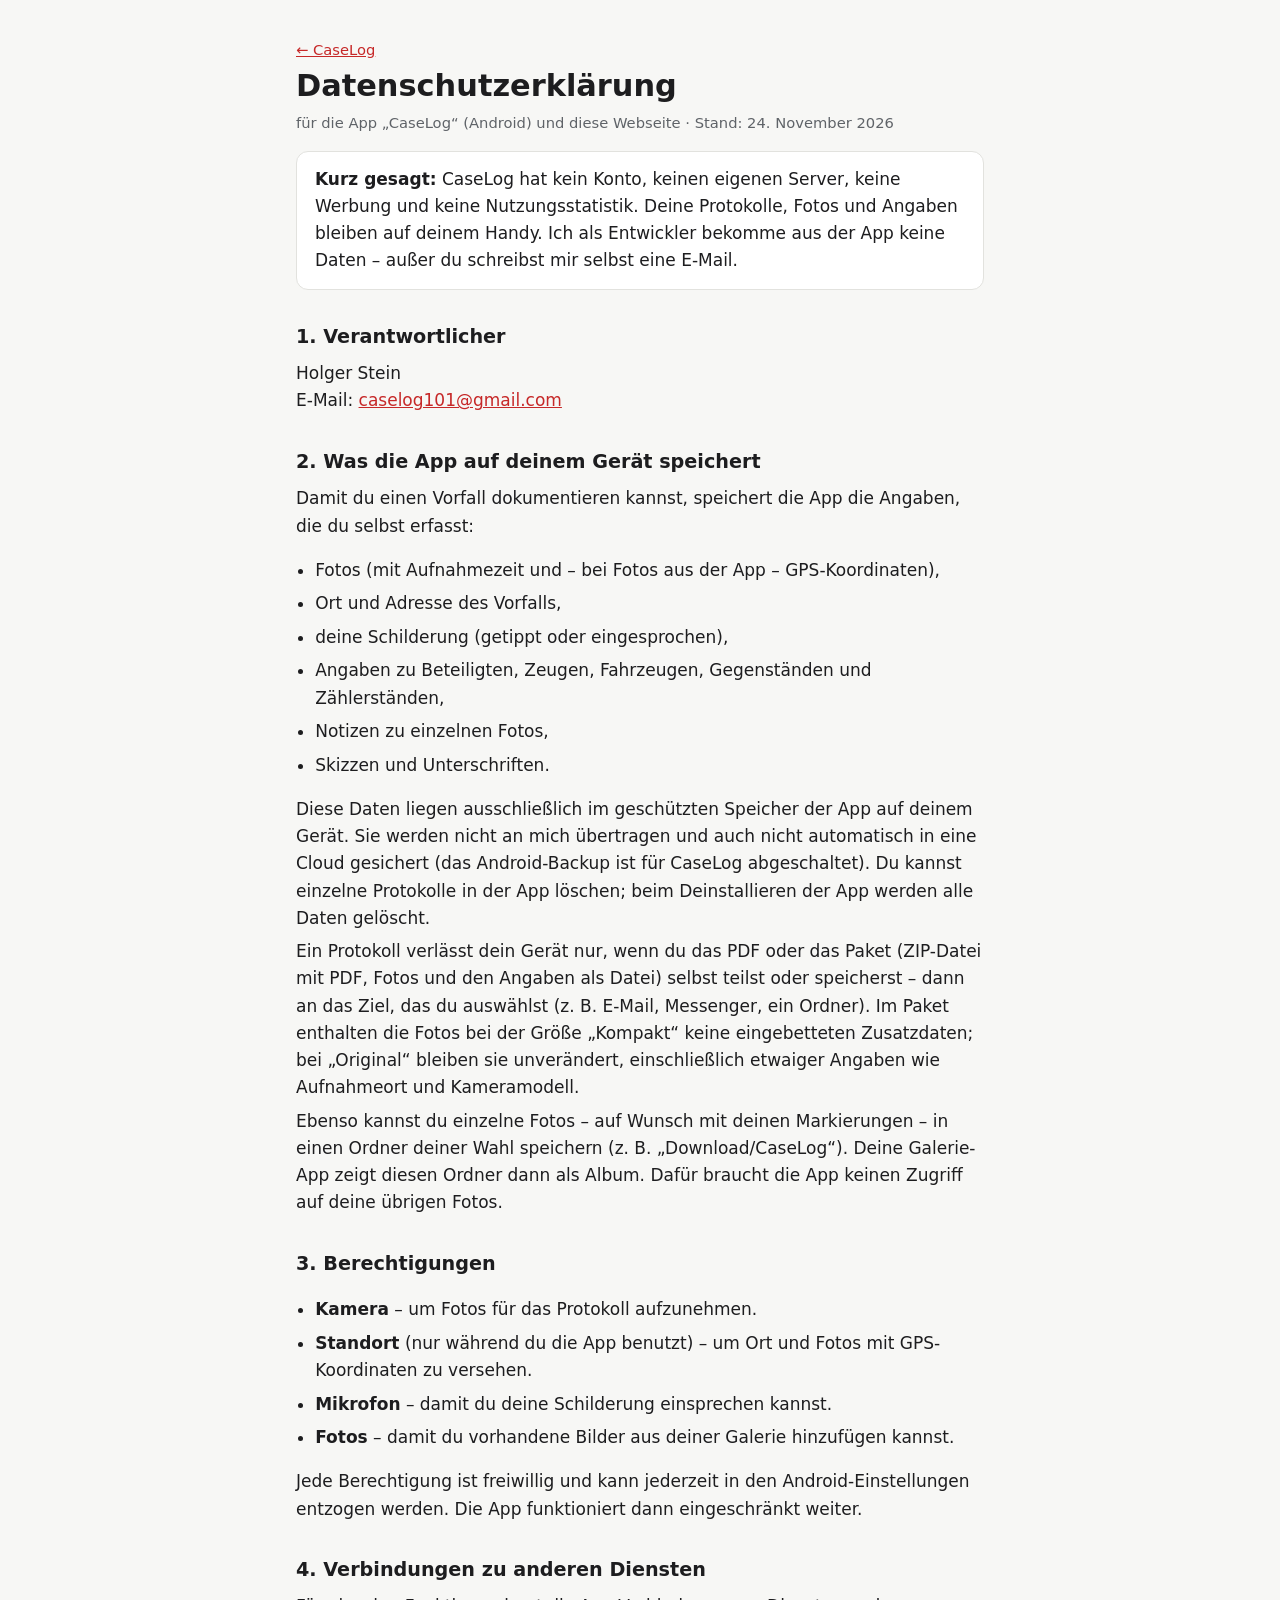
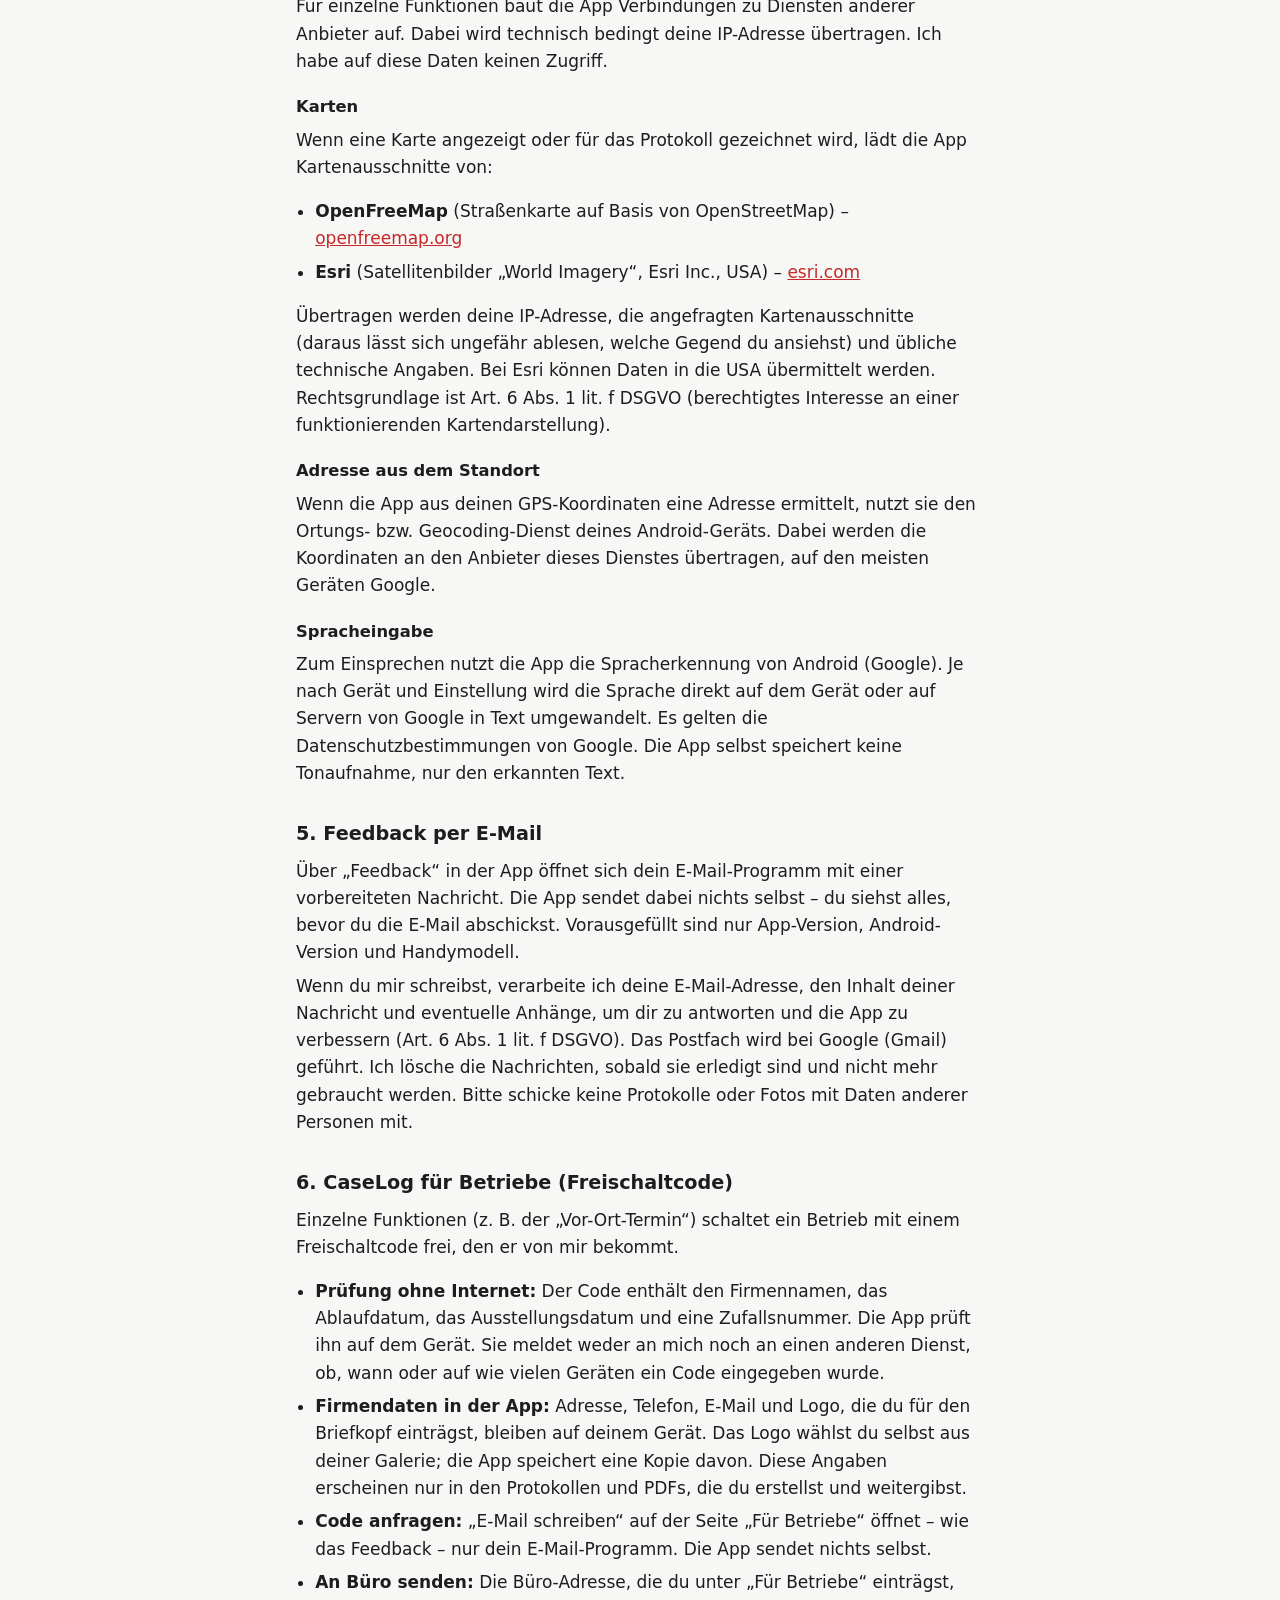
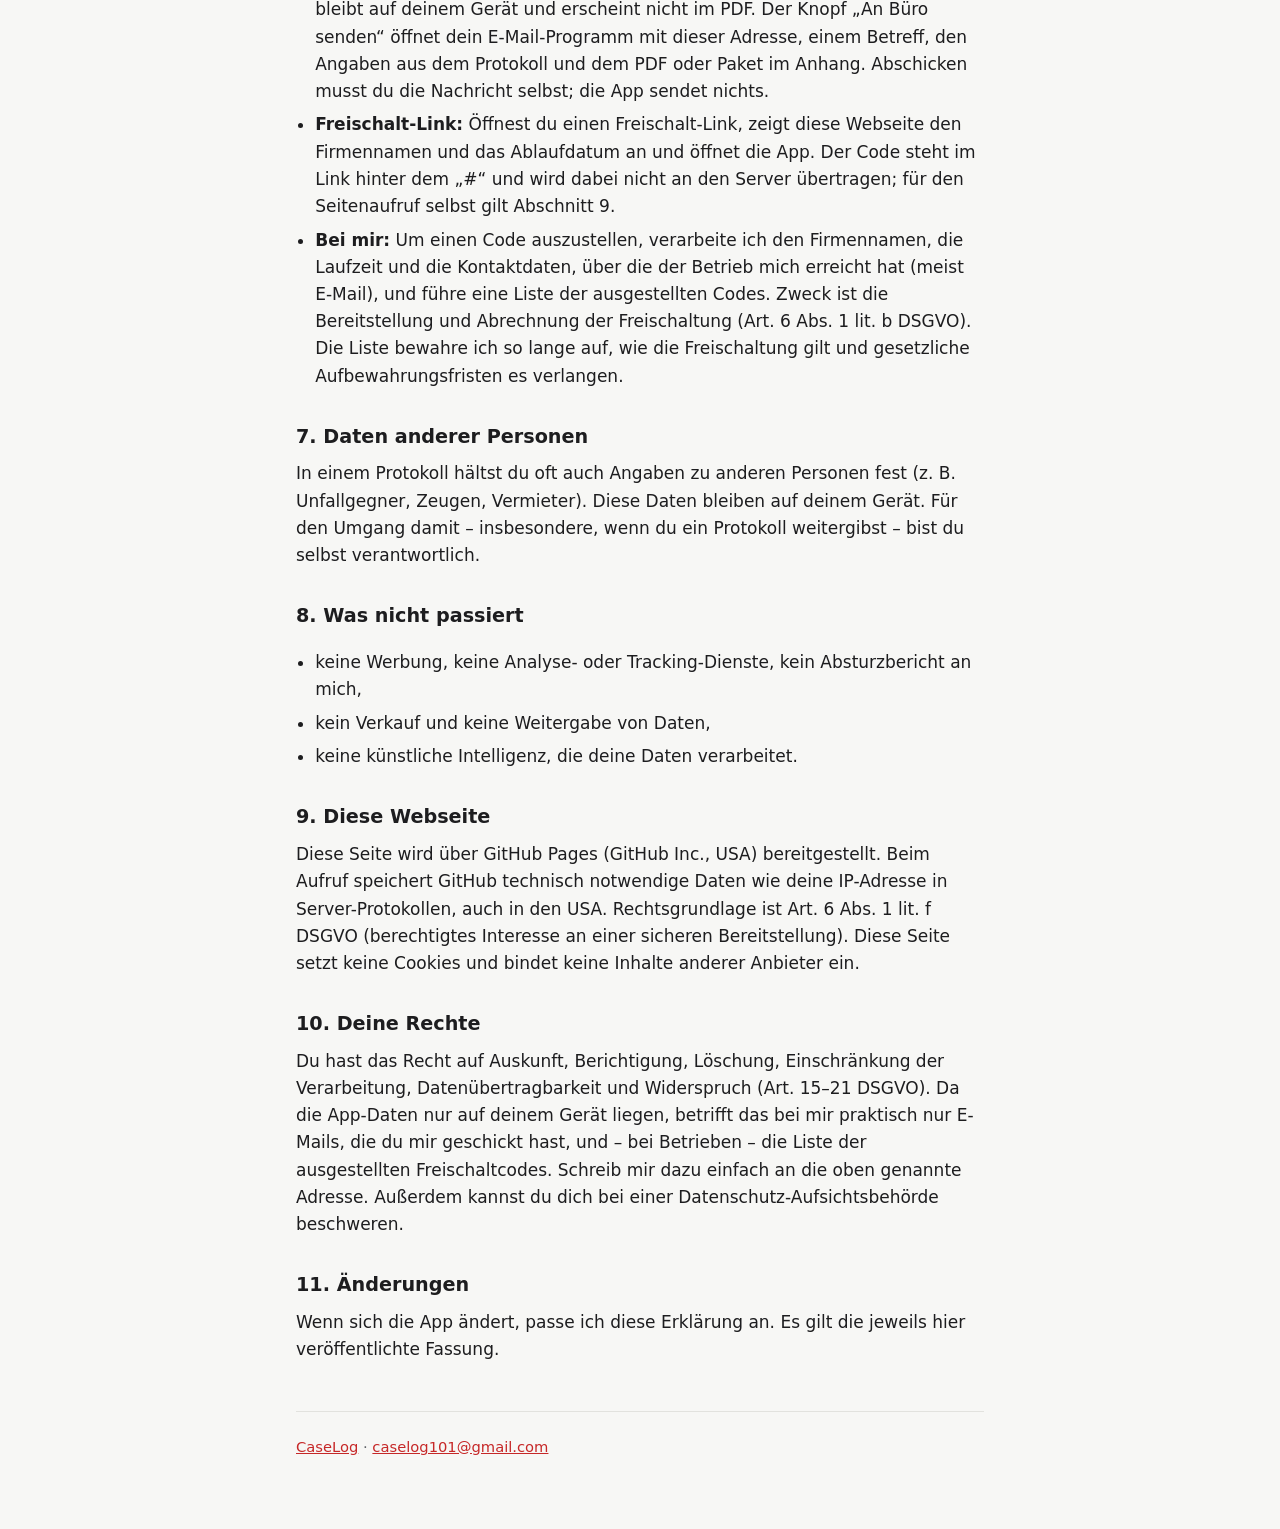
==== commit dcd79fa6: "Datenschutz: „An Büro senden“ und Angaben-Datei im ZIP-Paket Co-Authored-By: Claude Opus 5.5 <norepl" ====
--- a/datenschutz.html
+++ b/datenschutz.html
@@ -10,7 +10,7 @@
 <main>
   <p class="muted"><a href="index.html">← CaseLog</a></p>
   <h1>Datenschutzerklärung</h1>
-  <p class="muted">für die App „CaseLog“ (Android) und diese Webseite · Stand: 23. November 2026</p>
+  <p class="muted">für die App „CaseLog“ (Android) und diese Webseite · Stand: 24. November 2026</p>
 
   <div class="box">
     <strong>Kurz gesagt:</strong> CaseLog hat kein Konto, keinen eigenen Server, keine Werbung und keine
@@ -35,7 +35,7 @@
   <p>Diese Daten liegen ausschließlich im geschützten Speicher der App auf deinem Gerät. Sie werden nicht an mich
   übertragen und auch nicht automatisch in eine Cloud gesichert (das Android-Backup ist für CaseLog abgeschaltet).
   Du kannst einzelne Protokolle in der App löschen; beim Deinstallieren der App werden alle Daten gelöscht.</p>
-  <p>Ein Protokoll verlässt dein Gerät nur, wenn du das PDF oder das Paket (ZIP-Datei mit PDF und Fotos) selbst
+  <p>Ein Protokoll verlässt dein Gerät nur, wenn du das PDF oder das Paket (ZIP-Datei mit PDF, Fotos und den Angaben als Datei) selbst
   teilst oder speicherst – dann an das Ziel, das du auswählst (z. B. E-Mail, Messenger, ein Ordner). Im Paket
   enthalten die Fotos bei der Größe „Kompakt“ keine eingebetteten Zusatzdaten; bei „Original“ bleiben sie
   unverändert, einschließlich etwaiger Angaben wie Aufnahmeort und Kameramodell.</p>
@@ -101,6 +101,10 @@
       Kopie davon. Diese Angaben erscheinen nur in den Protokollen und PDFs, die du erstellst und weitergibst.</li>
     <li><strong>Code anfragen:</strong> „E-Mail schreiben“ auf der Seite „Für Betriebe“ öffnet – wie das Feedback – nur dein
       E-Mail-Programm. Die App sendet nichts selbst.</li>
+    <li><strong>An Büro senden:</strong> Die Büro-Adresse, die du unter „Für Betriebe“ einträgst, bleibt auf deinem
+      Gerät und erscheint nicht im PDF. Der Knopf „An Büro senden“ öffnet dein E-Mail-Programm mit dieser Adresse,
+      einem Betreff, den Angaben aus dem Protokoll und dem PDF oder Paket im Anhang. Abschicken musst du die
+      Nachricht selbst; die App sendet nichts.</li>
     <li><strong>Freischalt-Link:</strong> Öffnest du einen Freischalt-Link, zeigt diese Webseite den Firmennamen
       und das Ablaufdatum an und öffnet die App. Der Code steht im Link hinter dem „#“ und wird dabei nicht an den
       Server übertragen; für den Seitenaufruf selbst gilt Abschnitt 9.</li>
